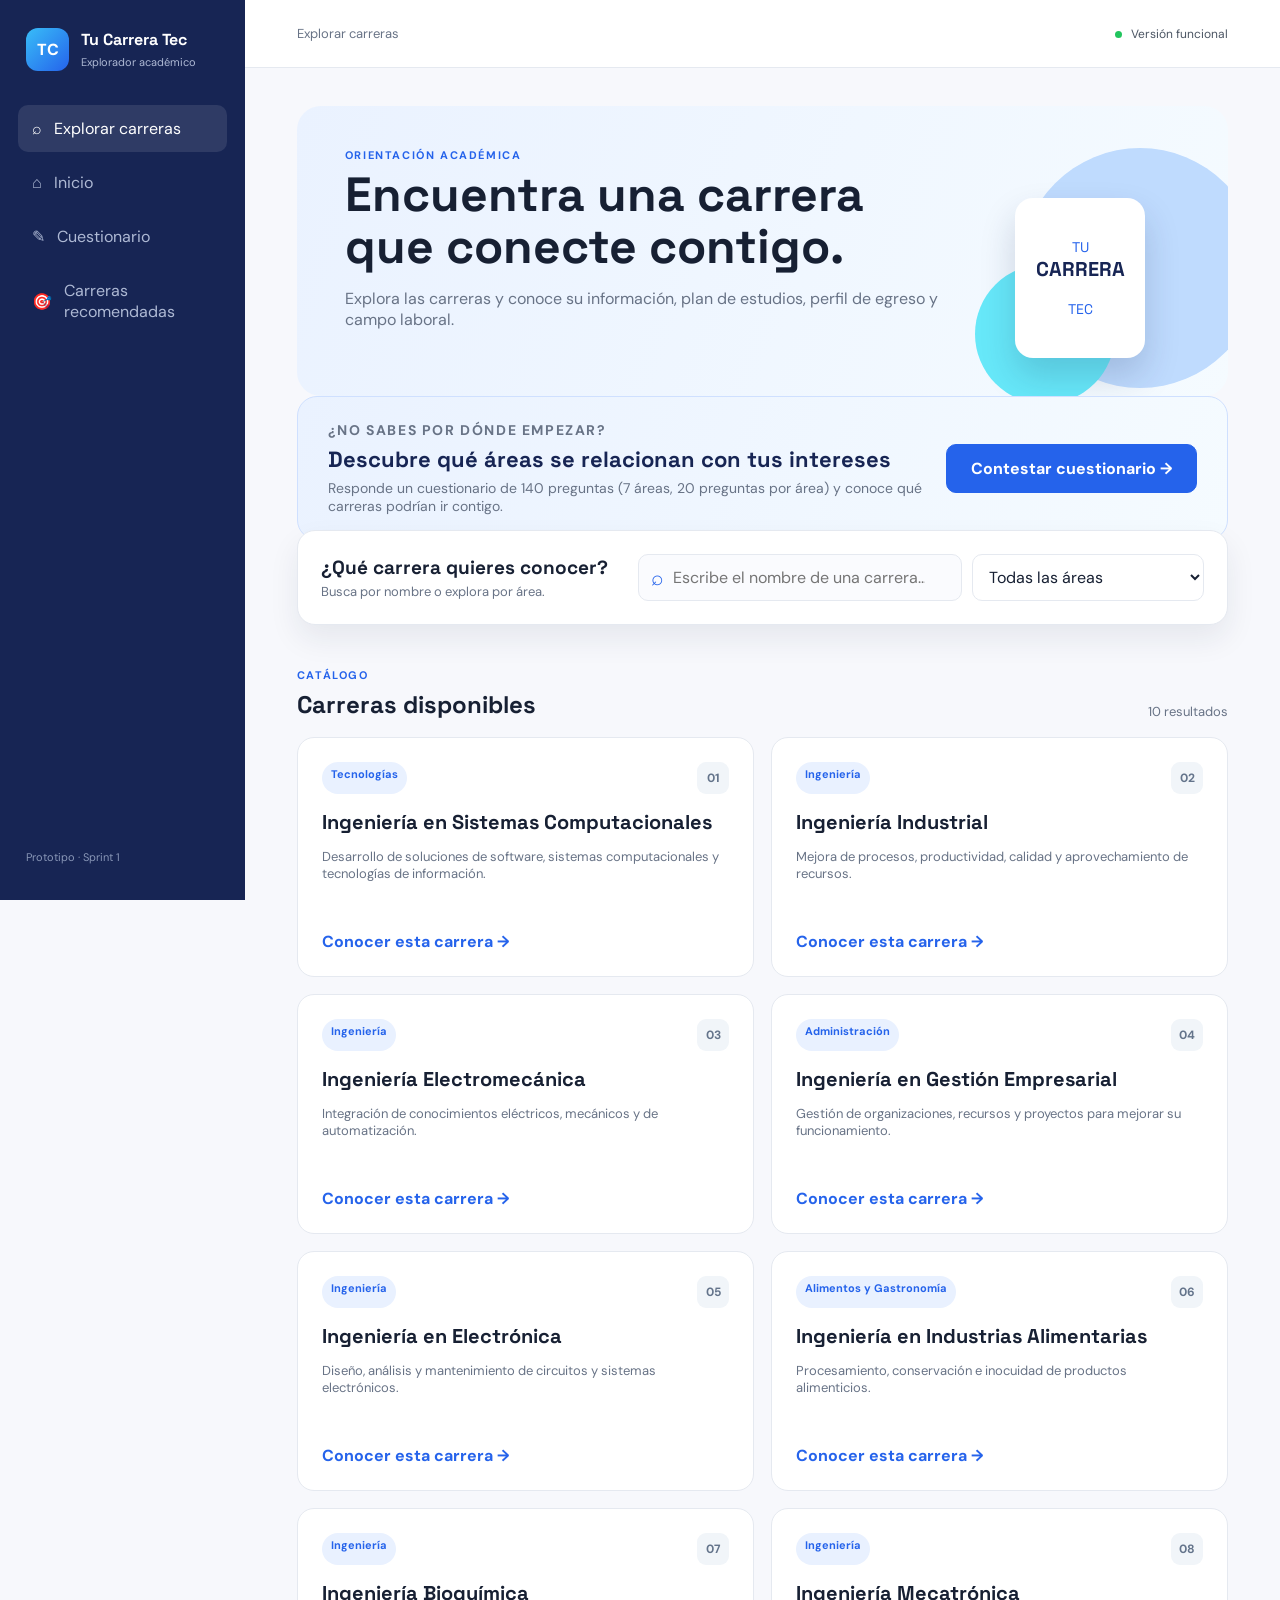
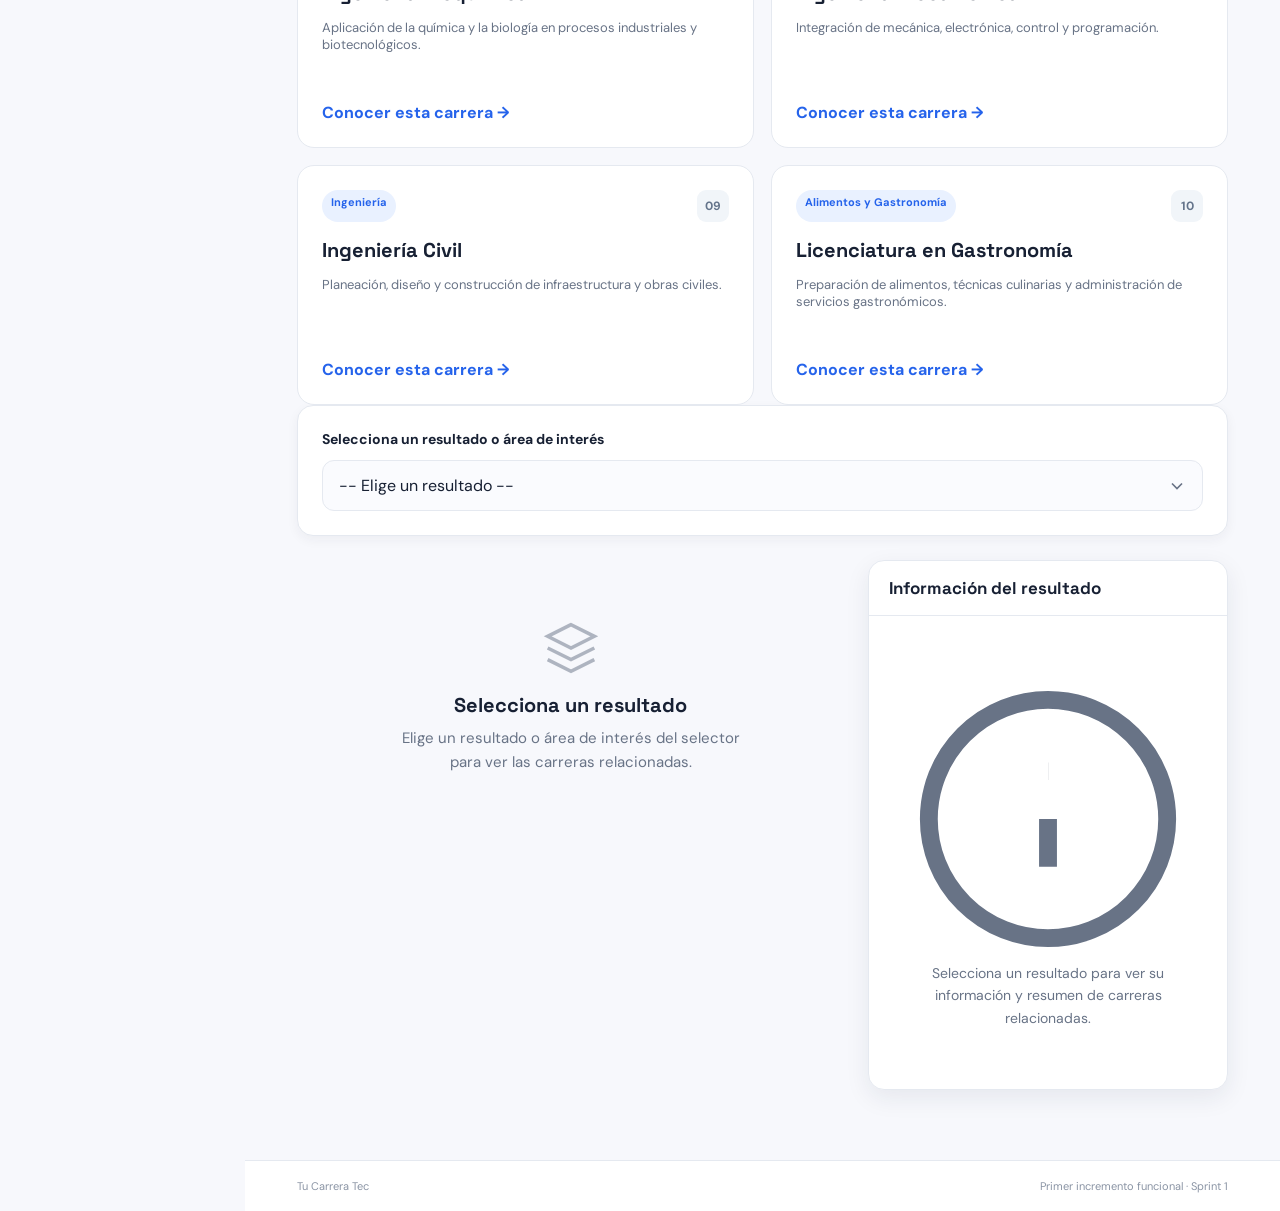
==== Proyecto-GPS-V2/Proyecto-GPS-main/index.html @ 4db36f00 "Add files via upload" ====
<!DOCTYPE html>
<html lang="es">
<head>
  <meta charset="UTF-8">
  <meta name="viewport" content="width=device-width, initial-scale=1.0">
  <title>Tu Carrera Tec | Explorador de carreras</title>
  <link rel="stylesheet" href="estilos.css">
  <link rel="stylesheet" href="carreras-recomendadas.css">
</head>
<body>
  <aside class="sidebar">
    <div class="brand">
      <div class="brand-mark">TC</div>
      <div>
        <strong>Tu Carrera Tec</strong>
        <small>Explorador académico</small>
      </div>
    </div>

    <nav>
      <button class="nav-item activo" id="navExplorar">⌕ <span>Explorar carreras</span></button>
      <button class="nav-item" id="navInicio">⌂ <span>Inicio</span></button>
      <button class="nav-item" id="navCuestionario">✎ <span>Cuestionario</span></button>
      <button class="nav-item" id="navCarrerasRecomendadas">🎯 <span>Carreras recomendadas</span></button>
    </nav>

    <div class="sidebar-bottom">
      <span>Prototipo · Sprint 1</span>
    </div>
  </aside>

  <div class="app">
    <header class="topbar">
      <div class="crumb" id="breadcrumb">Explorar carreras</div>
      <div class="status"><span></span> Versión funcional</div>
    </header>

    <main>
      <section id="catalogo">
        <div class="welcome">
          <div>
            <p class="eyebrow">ORIENTACIÓN ACADÉMICA</p>
            <h1>Encuentra una carrera que conecte contigo.</h1>
            <p class="lead">Explora las carreras y conoce su información, plan de estudios, perfil de egreso y campo laboral.</p>
          </div>
          <div class="welcome-art">
            <div class="circle c1"></div>
            <div class="circle c2"></div>
            <div class="art-card">TU<br><b>CARRERA</b><br>TEC</div>
          </div>
        </div>

        <section class="quiz-banner" aria-labelledby="bannerTitulo">
          <div>
            <p class="eyebrow">¿NO SABES POR DÓNDE EMPEZAR?</p>
            <h2 id="bannerTitulo">Descubre qué áreas se relacionan con tus intereses</h2>
            <p>Responde un cuestionario de 140 preguntas (7 áreas, 20 preguntas por área) y conoce qué carreras podrían ir contigo.</p>
          </div>
          <button type="button" class="btn btn-primary" id="btnBannerCuestionario">Contestar cuestionario →</button>
        </section>

        <section class="search-panel">
          <div class="search-title">
            <h2>¿Qué carrera quieres conocer?</h2>
            <p>Busca por nombre o explora por área.</p>
          </div>
          <div class="controls">
            <div class="search-box">
              <span>⌕</span>
              <input id="buscador" type="search" placeholder="Escribe el nombre de una carrera...">
            </div>
            <select id="filtroArea">
              <option value="Todas">Todas las áreas</option>
              <option value="Tecnologías">Tecnologías</option>
              <option value="Ingeniería">Ingeniería</option>
              <option value="Administración">Administración</option>
              <option value="Alimentos y Gastronomía">Alimentos y Gastronomía</option>
            </select>
          </div>
        </section>

        <div class="section-heading">
          <div>
            <p class="eyebrow">CATÁLOGO</p>
            <h2>Carreras disponibles</h2>
          </div>
          <span id="contador"></span>
        </div>

        <div id="listaCarreras" class="career-grid"></div>
        <div id="sinResultados" class="empty hidden">
          <div>⌕</div>
          <h3>No encontramos esa carrera</h3>
          <p>Prueba con otro nombre o cambia el área de búsqueda.</p>
        </div>
      </section>

      <section id="detalle" class="hidden">
        <button id="btnVolver" class="back-link">← Volver al catálogo</button>

        <div class="career-hero">
          <div>
            <span id="detalleArea" class="pill"></span>
            <h1 id="detalleNombre"></h1>
            <p id="detalleResumen"></p>
          </div>
          <div class="career-code" id="careerCode"></div>
        </div>

        <div class="detail-layout">
          <aside class="detail-menu">
            <p>CONSULTAR</p>
            <button class="detail-tab active" data-tab="info">Información general <span>›</span></button>
            <button class="detail-tab" data-tab="plan">Plan de estudios <span>›</span></button>
            <button class="detail-tab" data-tab="perfil">Perfil de egreso <span>›</span></button>
            <button class="detail-tab" data-tab="laboral">Campo laboral <span>›</span></button>
            <button class="detail-tab" data-tab="actividades">Actividades <span>›</span></button>
          </aside>

          <article class="detail-content" id="panelDetalle"></article>
        </div>
      </section>

      <section id="cuestionario" class="hidden" aria-labelledby="quizTitulo">
        <div class="quiz-hero">
          <div>
            <p class="eyebrow">HU-08 · ORIENTACIÓN ACADÉMICA</p>
            <h1 id="quizTitulo">Cuestionario de intereses profesionales</h1>
            <p class="lead">Elige qué tanto te interesa cada actividad. No hay respuestas correctas o incorrectas: responde con sinceridad para descubrir qué áreas se relacionan contigo.</p>
          </div>
          <div class="quiz-progress-panel" aria-live="polite">
            <strong id="quizAreaTitulo"></strong>
            <small id="quizAreaNombre"></small>
            <div class="quiz-steps" id="quizPasos" aria-hidden="true"></div>
            <small id="quizContador"></small>
          </div>
        </div>

        <div id="quizFormulario">
          <div class="quiz-area-bar">
            <span class="pill" id="quizAreaPill"></span>
            <span class="quiz-rango" id="quizRango"></span>
          </div>

          <div id="quizPreguntas" class="quiz-list"></div>

          <p id="quizAviso" class="quiz-aviso hidden" role="alert"></p>

          <div class="quiz-actions">
            <button type="button" class="btn" id="btnQuizAnterior">← Anterior</button>
            <span class="quiz-hint" id="quizHint"></span>
            <button type="button" class="btn btn-primary" id="btnQuizSiguiente">Continuar →</button>
          </div>
        </div>

        <div id="quizFinal" class="quiz-final hidden">
          <div class="check">✓</div>
          <h2>¡Cuestionario completado!</h2>
          <p id="quizFinalTexto"></p>
          <div class="quiz-final-actions">
            <button type="button" class="btn btn-primary" id="btnQuizResultados">Ver mis resultados</button>
            <button type="button" class="btn" id="btnQuizRevisar">Revisar mis respuestas</button>
            <button type="button" class="btn" id="btnQuizReiniciar">Reiniciar cuestionario</button>
          </div>
        </div>
      </section>
      <section id="resultados" class="hidden" aria-labelledby="resTitulo">
        <div class="quiz-hero">
          <div>
            <p class="eyebrow">HU-08 · RESULTADOS</p>
            <h1 id="resTitulo">Tus resultados del cuestionario</h1>
            <p class="lead">Estas son las áreas profesionales que más se relacionan con las respuestas que diste. Abre una carrera para conocer su plan de estudios, perfil y campo laboral.</p>
          </div>
        </div>

        <div id="resultadosContenido"></div>

        <div class="quiz-final-actions result-actions">
          <button type="button" class="btn btn-primary" id="btnResExplorar">Explorar todas las carreras</button>
          <button type="button" class="btn" id="btnResRevisar">Revisar mis respuestas</button>
          <button type="button" class="btn" id="btnResReiniciar">Volver a contestar</button>
        </div>
      </section>

      <!-- NUEVA SECCIÓN: Carreras Recomendadas (T-67 a T-71) -->
      <section id="carrerasRecomendadas" aria-labelledby="crTitulo">
        <div class="cr-selector-section">
          <label for="crResultadoSelect" class="cr-selector-label">Selecciona un resultado o área de interés</label>
          <div class="cr-select-wrapper">
            <select id="crResultadoSelect" class="cr-resultado-select" aria-describedby="crSelectHelp">
              <option value="">-- Elige un resultado --</option>
            </select>
            <svg class="cr-select-arrow" viewBox="0 0 24 24" fill="none" stroke="currentColor" stroke-width="2" aria-hidden="true">
              <polyline points="6 9 12 15 18 9"/>
            </svg>
          </div>
        </div>

        <div class="cr-resultado-card" id="crResultadoCard">
          <div class="cr-resultado-card-header">
            <div class="cr-resultado-card-icon" id="crCardResultadoIcon"></div>
            <div>
              <h2 id="crCardResultadoNombre"></h2>
              <p class="cr-resultado-card-area" id="crCardResultadoArea"></p>
            </div>
          </div>
          <p class="cr-resultado-card-descripcion" id="crCardResultadoDescripcion"></p>
        </div>

        <div class="cr-sort-controls" id="crSortControls">
          <label for="crSortSelect" class="cr-sort-label">Ordenar por:</label>
          <select id="crSortSelect" class="cr-sort-select">
            <option value="nivel">Nivel de relación (alto a bajo)</option>
            <option value="alfabetico">Alfabéticamente (A-Z)</option>
          </select>
        </div>

        <div class="cr-main-content" style="display: grid; grid-template-columns: 1fr 360px; gap: 24px; align-items: start;">
          <div class="cr-carreras-area">
            <div class="cr-carreras-grid" id="crCarrerasGrid" role="list" aria-label="Carreras relacionadas">
              <div class="cr-empty-state full-width" id="crEmptyState">
                <svg viewBox="0 0 24 24" fill="none" stroke="currentColor" stroke-width="1.5" aria-hidden="true">
                  <path d="M12 2L2 7l10 5 10-5-10-5z"/>
                  <path d="M2 17l10 5 10-5"/>
                  <path d="M2 12l10 5 10-5"/>
                </svg>
                <h3>Selecciona un resultado</h3>
                <p>Elige un resultado o área de interés del selector para ver las carreras relacionadas.</p>
              </div>
              <div class="cr-empty-state full-width" id="crNoCarrerasState" style="display: none;">
                <svg viewBox="0 0 24 24" fill="none" stroke="currentColor" stroke-width="1.5" aria-hidden="true">
                  <circle cx="12" cy="12" r="10"/>
                  <line x1="15" y1="9" x2="9" y2="15"/>
                  <line x1="9" y1="9" x2="15" y2="15"/>
                </svg>
                <h3>No hay carreras relacionadas</h3>
                <p id="crNoCarrerasMsg">Este resultado no tiene carreras asociadas en la matriz actual.</p>
              </div>
            </div>
          </div>

          <aside class="cr-side-panel" id="crSidePanel" aria-label="Información del resultado seleccionado">
            <div class="cr-side-panel-header">
              <h2>Información del resultado</h2>
              <button class="cr-btn-close-panel" id="crClosePanel" aria-label="Cerrar panel">
                <svg viewBox="0 0 24 24" fill="none" stroke="currentColor" stroke-width="2" aria-hidden="true">
                  <line x1="18" y1="6" x2="6" y2="18"/>
                  <line x1="6" y1="6" x2="18" y2="18"/>
                </svg>
              </button>
            </div>
            <div class="cr-side-panel-content" id="crSidePanelContent">
              <div class="cr-empty-side-panel" id="crEmptySidePanel">
                <svg viewBox="0 0 24 24" fill="none" stroke="currentColor" stroke-width="1.5" aria-hidden="true">
                  <circle cx="12" cy="12" r="10"/>
                  <path d="M12 16v-4M12 8h.01"/>
                </svg>
                <p>Selecciona un resultado para ver su información y resumen de carreras relacionadas.</p>
              </div>
              <div class="cr-resultado-detail" id="crResultadoDetail" style="display: none;">
                <div class="cr-resultado-icon" id="crResultadoIcon"></div>
                <h3 id="crResultadoNombre"></h3>
                <p class="cr-resultado-area" id="crResultadoArea"></p>
                <p class="cr-resultado-descripcion" id="crResultadoDescripcion"></p>
                <div class="cr-resumen-carreras">
                  <h4>Resumen de carreras relacionadas</h4>
                  <div class="cr-resumen-stats" id="crResumenStats"></div>
                  <ul class="cr-resumen-lista" id="crResumenLista"></ul>
                </div>
              </div>
            </div>
          </aside>
        </div>

        <!-- Modal detalle carrera -->
        <div class="cr-modal-overlay" id="crModalOverlay" role="dialog" aria-modal="true" aria-labelledby="crModalTitle">
          <div class="cr-modal">
            <div class="cr-modal-header">
              <h2 id="crModalTitle">Detalle de la carrera</h2>
              <button class="cr-btn-close-modal" id="crCloseModal" aria-label="Cerrar detalle">
                <svg viewBox="0 0 24 24" fill="none" stroke="currentColor" stroke-width="2" aria-hidden="true">
                  <line x1="18" y1="6" x2="6" y2="18"/>
                  <line x1="6" y1="6" x2="18" y2="18"/>
                </svg>
              </button>
            </div>
            <div class="cr-modal-body" id="crModalBody"></div>
          </div>
        </div>
      </section>
    </main>

    <footer>
      <span>Tu Carrera Tec</span>
      <span>Primer incremento funcional · Sprint 1</span>
    </footer>
  </div>

  <script src="actividades.js"></script>
  <script src="script.js"></script>
  <script src="preguntas.js"></script>
  <script src="resultados.js"></script>
  <script src="cuestionario.js"></script>
  <script src="pantalla-resultados.js"></script>
  <!-- T-67 a T-71: Carreras Recomendadas -->
  <script src="carreras-recomendadas.js"></script>
  <script src="carreras-recomendadas-ui.js"></script>
</body>
</html>
---- Proyecto-GPS-V2/Proyecto-GPS-main/estilos.css ----
@import url('https://fonts.googleapis.com/css2?family=DM+Sans:wght@400;500;600;700&family=Space+Grotesk:wght@500;600;700&display=swap');

:root {
  --navy: #172554;
  --blue: #2563eb;
  --cyan: #06b6d4;
  --ink: #172033;
  --muted: #687386;
  --line: #e5e9f0;
  --bg: #f7f8fc;
  --white: #ffffff;
}

* { box-sizing: border-box; }

body {
  margin: 0;
  background: var(--bg);
  color: var(--ink);
  font-family: "DM Sans", Arial, sans-serif;
}

button, input, select { font: inherit; }

.sidebar {
  position: fixed;
  inset: 0 auto 0 0;
  width: 245px;
  background: var(--navy);
  color: white;
  padding: 28px 18px;
  display: flex;
  flex-direction: column;
  z-index: 10;
}

.brand {
  display: flex;
  align-items: center;
  gap: 12px;
  padding: 0 8px 34px;
}

.brand-mark {
  width: 43px;
  height: 43px;
  border-radius: 12px;
  display: grid;
  place-items: center;
  background: linear-gradient(135deg, #38bdf8, #2563eb);
  font-weight: 800;
}

.brand strong { display: block; font-family: "Space Grotesk"; }
.brand small { color: #aeb9d4; font-size: 11px; }

nav { display: grid; gap: 7px; }

.nav-item {
  border: 0;
  background: transparent;
  color: #aeb9d4;
  text-align: left;
  padding: 13px 14px;
  border-radius: 10px;
  cursor: pointer;
  display: flex;
  gap: 12px;
  align-items: center;
}

.nav-item:hover, .nav-item.activo {
  background: rgba(255,255,255,.1);
  color: white;
}

.sidebar-bottom {
  margin-top: auto;
  color: #8997b7;
  font-size: 11px;
  padding: 8px;
}

.app { margin-left: 245px; min-height: 100vh; }

.topbar {
  height: 68px;
  background: white;
  border-bottom: 1px solid var(--line);
  display: flex;
  justify-content: space-between;
  align-items: center;
  padding: 0 5%;
}

.crumb { font-size: 13px; color: var(--muted); }
.status { font-size: 12px; color: #4b5563; }
.status span {
  display: inline-block;
  width: 7px; height: 7px;
  border-radius: 50%;
  background: #22c55e;
  margin-right: 6px;
}

main { width: min(1180px, 90%); margin: auto; padding: 38px 0 70px; }

.welcome {
  min-height: 290px;
  border-radius: 24px;
  background: linear-gradient(110deg, #eaf2ff, #f5fbff);
  padding: 42px 48px;
  display: flex;
  justify-content: space-between;
  overflow: hidden;
  position: relative;
}

.eyebrow {
  margin: 0 0 7px;
  color: var(--blue);
  font-size: 11px;
  letter-spacing: 1.6px;
  font-weight: 700;
}

.welcome h1 {
  font-family: "Space Grotesk";
  font-size: clamp(30px, 4vw, 48px);
  line-height: 1.08;
  max-width: 680px;
  margin: 0 0 15px;
}

.lead { max-width: 620px; color: var(--muted); margin: 0; font-size: 16px; }

.welcome-art { width: 270px; position: relative; }
.circle { position: absolute; border-radius: 50%; }
.c1 { width: 240px; height: 240px; background: #bfdbfe; right: -80px; top: 0; }
.c2 { width: 140px; height: 140px; background: #67e8f9; right: 65px; bottom: -50px; }

.art-card {
  position: absolute;
  right: 35px;
  top: 50px;
  width: 130px;
  height: 160px;
  border-radius: 18px;
  background: white;
  box-shadow: 0 18px 35px rgba(23,37,84,.18);
  display: grid;
  place-content: center;
  text-align: center;
  font-family: "Space Grotesk";
  font-size: 14px;
  color: var(--blue);
}

.art-card b { font-size: 20px; color: var(--navy); }

.search-panel {
  margin-top: -34px;
  position: relative;
  background: white;
  border: 1px solid var(--line);
  border-radius: 18px;
  padding: 23px;
  box-shadow: 0 14px 30px rgba(30, 41, 59, .08);
  display: flex;
  justify-content: space-between;
  gap: 30px;
  align-items: center;
}

.search-title h2 { margin: 0 0 3px; font-family: "Space Grotesk"; font-size: 19px; }
.search-title p { margin: 0; color: var(--muted); font-size: 13px; }

.controls { display: flex; gap: 10px; flex: 1; justify-content: flex-end; }

.search-box {
  display: flex;
  align-items: center;
  border: 1px solid var(--line);
  border-radius: 10px;
  padding: 0 12px;
  max-width: 390px;
  width: 100%;
  background: #fafbfe;
}

.search-box span { color: var(--blue); font-size: 21px; }
.search-box input {
  border: 0;
  outline: 0;
  background: transparent;
  padding: 12px 9px;
  width: 100%;
}

.controls select {
  border: 1px solid var(--line);
  border-radius: 10px;
  background: white;
  padding: 0 12px;
  color: var(--ink);
}

.section-heading {
  margin: 43px 0 17px;
  display: flex;
  justify-content: space-between;
  align-items: end;
}

.section-heading h2 { font-family: "Space Grotesk"; margin: 0; }
#contador { color: var(--muted); font-size: 13px; }

.career-grid {
  display: grid;
  grid-template-columns: repeat(2, 1fr);
  gap: 17px;
}

.career-card {
  background: white;
  border: 1px solid var(--line);
  border-radius: 17px;
  padding: 24px;
  transition: .2s;
}

.career-card:hover {
  transform: translateY(-3px);
  box-shadow: 0 13px 28px rgba(30,41,59,.09);
}

.card-top { display: flex; justify-content: space-between; gap: 15px; }
.pill {
  display: inline-flex;
  padding: 5px 9px;
  border-radius: 99px;
  background: #e9f1ff;
  color: var(--blue);
  font-size: 11px;
  font-weight: 700;
}

.number {
  width: 32px; height: 32px;
  display: grid; place-items: center;
  border-radius: 9px;
  background: #f1f5f9;
  color: #64748b;
  font-size: 12px;
  font-weight: 700;
}

.career-card h3 {
  font-family: "Space Grotesk";
  font-size: 20px;
  margin: 15px 0 8px;
}

.career-card p { color: var(--muted); font-size: 13px; min-height: 58px; }

.open-career {
  margin-top: 12px;
  border: 0;
  background: transparent;
  color: var(--blue);
  font-weight: 700;
  cursor: pointer;
  padding: 0;
}

.empty {
  text-align: center;
  background: white;
  padding: 60px 20px;
  border-radius: 17px;
  border: 1px solid var(--line);
}
.empty > div { font-size: 32px; color: var(--blue); }
.empty h3 { margin: 5px; }
.empty p { color: var(--muted); }

.back-link {
  border: 0;
  background: transparent;
  color: var(--blue);
  cursor: pointer;
  font-weight: 700;
  padding: 0;
  margin-bottom: 20px;
}

.career-hero {
  background: var(--navy);
  color: white;
  border-radius: 21px;
  padding: 34px 38px;
  display: flex;
  justify-content: space-between;
  align-items: center;
}

.career-hero .pill { background: rgba(255,255,255,.12); color: #93c5fd; }
.career-hero h1 { font-family: "Space Grotesk"; font-size: 34px; margin: 12px 0 7px; }
.career-hero p { color: #c7d2e9; margin: 0; max-width: 750px; }
.career-code { font-family: "Space Grotesk"; font-size: 40px; color: #60a5fa; opacity: .7; }

.detail-layout {
  display: grid;
  grid-template-columns: 250px 1fr;
  gap: 20px;
  margin-top: 20px;
  align-items: start;
}

.detail-menu {
  background: white;
  border: 1px solid var(--line);
  border-radius: 15px;
  padding: 15px;
}

.detail-menu > p {
  color: #9aa4b2;
  font-size: 10px;
  font-weight: 700;
  letter-spacing: 1.4px;
  margin: 5px 9px 12px;
}

.detail-tab {
  border: 0;
  background: transparent;
  width: 100%;
  padding: 12px 10px;
  border-radius: 9px;
  cursor: pointer;
  color: #536174;
  display: flex;
  justify-content: space-between;
  text-align: left;
  font-size: 13px;
}

.detail-tab.active {
  background: #eaf1ff;
  color: var(--blue);
  font-weight: 700;
}

.detail-content {
  background: white;
  border: 1px solid var(--line);
  border-radius: 15px;
  padding: 30px;
  min-height: 360px;
}

.detail-content h2 { font-family: "Space Grotesk"; margin-top: 0; }
.detail-content h3 { font-family: "Space Grotesk"; color: var(--navy); margin-top: 0; }
.detail-content p { color: var(--muted); }
.detail-content ul { padding-left: 21px; color: #465366; }
.detail-content li { margin: 8px 0; }

.semester-grid {
  display: grid;
  grid-template-columns: repeat(2, 1fr);
  gap: 13px;
  margin-top: 20px;
}

.semester {
  border: 1px solid var(--line);
  border-radius: 11px;
  padding: 15px;
}

.semester h4 { margin: 0 0 9px; color: var(--blue); font-size: 13px; }
.semester ul { margin: 0; font-size: 13px; }

.area-grid {
  display: grid;
  grid-template-columns: repeat(2, 1fr);
  gap: 12px;
  margin-top: 20px;
}

.area-box {
  background: #f7f9fc;
  border-radius: 11px;
  padding: 16px;
}

.area-box strong { color: var(--navy); }
.area-box p { margin-bottom: 0; font-size: 13px; }

footer {
  border-top: 1px solid var(--line);
  background: white;
  padding: 18px 5%;
  color: #8a94a4;
  font-size: 11px;
  display: flex;
  justify-content: space-between;
}

.hidden { display: none !important; }

@media (max-width: 850px) {
  .sidebar { width: 70px; padding: 20px 10px; }
  .brand { justify-content: center; padding: 0 0 30px; }
  .brand > div:not(.brand-mark), .nav-item span, .sidebar-bottom { display: none; }
  .nav-item { justify-content: center; }
  .app { margin-left: 70px; }
  .welcome { padding: 30px; }
  .welcome-art { display: none; }
  .search-panel { flex-direction: column; align-items: stretch; }
  .controls { justify-content: stretch; }
}

@media (max-width: 650px) {
  main { width: 92%; }
  .career-grid, .semester-grid, .area-grid, .detail-layout { grid-template-columns: 1fr; }
  .controls { flex-direction: column; }
  .controls select { height: 44px; }
  .career-hero { padding: 26px; }
  .career-hero h1 { font-size: 26px; }
  .career-code { display: none; }
  footer { flex-direction: column; gap: 5px; }
}

/* ===== HU-06 · Actividades (T-44) ===== */
.activity-list { display: grid; gap: 13px; margin-top: 20px; }

.activity-card {
  display: flex;
  gap: 15px;
  border: 1px solid var(--line);
  border-radius: 13px;
  padding: 18px;
  background: #fbfcff;
}

.activity-num {
  flex: 0 0 34px;
  height: 34px;
  display: grid;
  place-items: center;
  border-radius: 10px;
  background: #eaf1ff;
  color: var(--blue);
  font-family: "Space Grotesk";
  font-weight: 700;
}

.activity-card h4 { margin: 0 0 6px; font-family: "Space Grotesk"; color: var(--navy); font-size: 16px; }
.activity-card p { margin: 0 0 10px; font-size: 14px; }

/* T-45 · aspecto de la carrera que representa cada actividad */
.aspect-tag {
  display: inline-flex;
  padding: 4px 10px;
  border-radius: 99px;
  background: #e0f7fb;
  color: #0e7490;
  font-size: 11px;
  font-weight: 700;
}

/* T-46 · acceso a las actividades desde Información general */
.btn-link {
  margin-top: 6px;
  border: 0;
  background: transparent;
  color: var(--blue);
  font-weight: 700;
  cursor: pointer;
  padding: 0;
}
.btn-link:hover { text-decoration: underline; }

/* ===== HU-08 · Cuestionario de intereses (T-55) ===== */
.quiz-hero {
  border-radius: 24px;
  background: linear-gradient(110deg, #eaf2ff, #f5fbff);
  padding: 32px 40px;
  display: flex;
  justify-content: space-between;
  align-items: center;
  gap: 32px;
}

.quiz-hero h1 {
  font-family: "Space Grotesk";
  font-size: clamp(26px, 3vw, 36px);
  line-height: 1.1;
  margin: 0 0 12px;
}

.quiz-hero .lead { max-width: 620px; }

.quiz-progress-panel {
  flex: 0 0 300px;
  background: white;
  border: 1px solid var(--line);
  border-radius: 16px;
  padding: 18px 20px;
  display: grid;
  gap: 3px;
}

.quiz-progress-panel strong { font-family: "Space Grotesk"; color: var(--navy); font-size: 16px; }
.quiz-progress-panel small { color: var(--muted); font-size: 12px; }

.quiz-steps { display: flex; gap: 5px; margin: 10px 0 8px; }
.quiz-step { flex: 1; height: 8px; border-radius: 99px; background: var(--line); transition: .2s; }
.quiz-step.done { background: var(--blue); }
.quiz-step.current { background: var(--cyan); }

.quiz-area-bar {
  margin: 30px 0 14px;
  display: flex;
  justify-content: space-between;
  align-items: center;
  gap: 12px;
}

.quiz-rango { color: var(--muted); font-size: 13px; }

.quiz-list { display: grid; gap: 14px; }

.quiz-card {
  background: white;
  border: 1px solid var(--line);
  border-radius: 17px;
  padding: 20px 24px 22px;
  transition: border-color .2s, background .2s;
}

.quiz-card.pendiente { border-color: #f59e0b; background: #fffbf0; }

.quiz-q { display: flex; align-items: center; gap: 14px; margin-bottom: 16px; }

.quiz-num {
  flex: 0 0 36px;
  height: 36px;
  display: grid;
  place-items: center;
  border-radius: 10px;
  background: #f1f5f9;
  color: #64748b;
  font-size: 13px;
  font-weight: 700;
}

.quiz-q h3 {
  flex: 1;
  margin: 0;
  font-family: "Space Grotesk";
  font-size: 16px;
  line-height: 1.3;
  color: var(--navy);
}

.quiz-id { font-size: 11px; color: #8a94a4; white-space: nowrap; }

.quiz-options { display: grid; grid-template-columns: repeat(5, 1fr); gap: 10px; border: 0; padding: 0; margin: 0; min-width: 0; }

.quiz-option { position: relative; display: block; }

.quiz-option input {
  position: absolute;
  inset: 0;
  width: 100%;
  height: 100%;
  margin: 0;
  opacity: 0;
  cursor: pointer;
}

.quiz-option span {
  display: flex;
  align-items: center;
  justify-content: center;
  text-align: center;
  min-height: 44px;
  padding: 8px 10px;
  border: 1px solid var(--line);
  border-radius: 10px;
  background: white;
  color: #475569;
  font-size: 13px;
  transition: .15s;
}

.quiz-option:hover span { border-color: #93c5fd; background: #f5f9ff; }

.quiz-option input:checked + span {
  background: var(--blue);
  border-color: var(--blue);
  color: white;
  font-weight: 700;
}

.quiz-option input:focus-visible + span { outline: 3px solid #93c5fd; outline-offset: 2px; }

.quiz-aviso {
  margin: 18px 0 0;
  padding: 13px 18px;
  border-radius: 12px;
  background: #fff7e6;
  border: 1px solid #fcd34d;
  color: #92400e;
  font-size: 14px;
}

.quiz-actions {
  margin-top: 22px;
  display: flex;
  justify-content: space-between;
  align-items: center;
  gap: 16px;
}

.quiz-hint { color: var(--muted); font-size: 13px; text-align: center; flex: 1; }

.btn {
  border: 1px solid var(--line);
  background: white;
  color: var(--navy);
  border-radius: 10px;
  padding: 13px 24px;
  font-weight: 700;
  cursor: pointer;
  transition: .15s;
}

.btn:hover:not(:disabled) { border-color: #93c5fd; background: #f5f9ff; }
.btn-primary { background: var(--blue); border-color: var(--blue); color: white; }
.btn-primary:hover:not(:disabled) { background: #1d4ed8; border-color: #1d4ed8; }
.btn:disabled { opacity: .45; cursor: not-allowed; }
.btn:focus-visible { outline: 3px solid #93c5fd; outline-offset: 2px; }

.quiz-final {
  margin-top: 24px;
  text-align: center;
  background: white;
  border: 1px solid var(--line);
  border-radius: 21px;
  padding: 56px 30px;
}

.quiz-final .check {
  width: 64px;
  height: 64px;
  border-radius: 50%;
  display: grid;
  place-items: center;
  margin: 0 auto 16px;
  background: #e0f7fb;
  color: #0e7490;
  font-size: 30px;
  font-weight: 700;
}

.quiz-final h2 { font-family: "Space Grotesk"; margin: 0 0 8px; }
.quiz-final p { color: var(--muted); margin: 0 0 24px; }
.quiz-final-actions { display: flex; justify-content: center; gap: 12px; flex-wrap: wrap; }

@media (max-width: 850px) {
  .quiz-hero { flex-direction: column; align-items: stretch; padding: 28px; }
  .quiz-progress-panel { flex: none; }
}

@media (max-width: 650px) {
  .quiz-options { grid-template-columns: 1fr; }
  .quiz-q { align-items: flex-start; }
  .quiz-id { display: none; }
  .quiz-actions { flex-wrap: wrap; }
  .quiz-hint { order: 3; flex-basis: 100%; }
  .quiz-actions .btn { flex: 1; }
}

/* ===== HU-08 · Resultados (T-58) y acceso desde la pantalla principal (T-59) ===== */
.quiz-banner {
  display: flex;
  align-items: center;
  justify-content: space-between;
  gap: 24px;
  margin: 0 0 24px;
  padding: 24px 30px;
  border-radius: 20px;
  background: linear-gradient(110deg, #eaf2ff, #f5fbff);
  border: 1px solid #cfe0ff;
}
.quiz-banner h2 { font-family: "Space Grotesk"; margin: 0 0 6px; font-size: 22px; color: var(--navy); }
.quiz-banner p { margin: 0; color: var(--muted); font-size: 14px; }
.quiz-banner .eyebrow { margin-bottom: 6px; }
.quiz-banner .btn { flex: none; }

#resultados .section-heading { margin-top: 28px; }

.result-note {
  margin: 20px 0 0;
  padding: 14px 18px;
  border-radius: 12px;
  background: #fffbf0;
  border: 1px solid #f59e0b;
  color: #7a4b00;
  font-size: 14px;
}

.result-grid { display: grid; grid-template-columns: repeat(3, 1fr); gap: 16px; }

.result-card {
  background: white;
  border: 1px solid var(--line);
  border-radius: 18px;
  padding: 22px;
}
.result-card.top { border-color: var(--blue); box-shadow: 0 10px 28px rgba(37, 99, 235, .12); }
.result-card h3 { font-family: "Space Grotesk"; margin: 0; font-size: 17px; color: var(--navy); }
.result-card small { color: var(--muted); font-size: 12px; }
.result-card p { color: var(--muted); font-size: 13px; margin: 12px 0 0; }

.result-card-head { display: flex; align-items: center; gap: 12px; margin-bottom: 14px; }
.result-card-head > div { flex: 1; min-width: 0; }
.result-rank {
  flex: 0 0 34px;
  height: 34px;
  display: grid;
  place-items: center;
  border-radius: 10px;
  background: #eaf1ff;
  color: var(--blue);
  font-family: "Space Grotesk";
  font-weight: 700;
}
.result-card.top .result-rank { background: var(--blue); color: white; }
.result-pct { font-family: "Space Grotesk"; font-size: 24px; color: var(--navy); }

.result-bar { height: 9px; border-radius: 99px; background: var(--line); overflow: hidden; }
.result-bar span { display: block; height: 100%; border-radius: 99px; background: linear-gradient(90deg, var(--blue), var(--cyan)); }

.result-label { font-size: 11px !important; font-weight: 700; letter-spacing: .06em; text-transform: uppercase; margin-top: 16px !important; }
.result-careers { display: flex; flex-direction: column; gap: 8px; margin-top: 8px; }
.result-career {
  display: flex;
  justify-content: space-between;
  gap: 10px;
  text-align: left;
  padding: 10px 14px;
  border: 1px solid var(--line);
  border-radius: 10px;
  background: #fbfcff;
  color: var(--blue);
  font-weight: 700;
  font-size: 13px;
  cursor: pointer;
}
.result-career:hover { border-color: #93c5fd; background: #f5f9ff; }

.result-table { background: white; border: 1px solid var(--line); border-radius: 18px; padding: 8px 22px; }
.result-row { display: grid; grid-template-columns: 230px 1fr 48px; align-items: center; gap: 16px; padding: 12px 0; border-bottom: 1px solid var(--line); }
.result-row:last-child { border-bottom: 0; }
.result-row-name { font-size: 14px; font-weight: 600; color: var(--navy); }
.result-row-pct { text-align: right; font-weight: 700; color: var(--navy); font-size: 14px; }

.result-disclaimer { margin: 16px 0 0; color: var(--muted); font-size: 12px; }
.result-actions { margin: 28px 0 8px; }

@media (max-width: 1100px) {
  .result-grid { grid-template-columns: 1fr; }
}
@media (max-width: 760px) {
  .quiz-banner { flex-direction: column; align-items: stretch; }
  .result-row { grid-template-columns: 1fr 44px; }
  .result-row-name { grid-column: 1 / -1; }
}
---- Proyecto-GPS-V2/Proyecto-GPS-main/carreras-recomendadas.css ----
/* ============================================
   T-67 a T-71: Carreras Recomendadas - Estilos
   Integrados en estilos.css del Proyecto-GPS-main
   ============================================ */

/* --- Sección Carreras Recomendadas --- */
/* Usa el patrón .hidden del proyecto (estilos.css línea 411) */
#carrerasRecomendadas {
  display: block;
  animation: fadeIn 0.3s ease;
}

#carrerasRecomendadas.hidden {
  display: none !important;
}

@keyframes fadeIn {
  from { opacity: 0; transform: translateY(10px); }
  to { opacity: 1; transform: translateY(0); }
}

/* Selector de resultado */
.cr-selector-section {
  background: white;
  border: 1px solid var(--line);
  border-radius: 16px;
  padding: 24px;
  margin-bottom: 24px;
  box-shadow: 0 4px 12px rgba(30,41,59,.05);
}

.cr-selector-label {
  display: block;
  font-size: 14px;
  font-weight: 700;
  color: var(--ink);
  margin-bottom: 12px;
}

.cr-select-wrapper {
  position: relative;
}

.cr-resultado-select {
  width: 100%;
  padding: 14px 16px;
  padding-right: 50px;
  border: 1px solid var(--line);
  border-radius: 12px;
  font-size: 16px;
  font-family: inherit;
  color: var(--ink);
  background: #fafbfe;
  cursor: pointer;
  appearance: none;
  transition: .15s;
}

.cr-resultado-select:hover { border-color: #c7d2e9; }
.cr-resultado-select:focus {
  outline: none;
  border-color: var(--blue);
  box-shadow: 0 0 0 3px #eaf1ff;
  background: white;
}

.cr-select-arrow {
  position: absolute;
  right: 16px;
  top: 50%;
  transform: translateY(-50%);
  width: 20px;
  height: 20px;
  color: var(--muted);
  pointer-events: none;
}

/* Tarjeta de resultado seleccionado */
.cr-resultado-card {
  display: none;
  background: white;
  border: 1px solid var(--line);
  border-radius: 16px;
  padding: 24px;
  margin-bottom: 20px;
  box-shadow: 0 4px 12px rgba(30,41,59,.05);
  animation: slideDown 0.3s ease;
}

@keyframes slideDown {
  from { opacity: 0; transform: translateY(-8px); }
  to { opacity: 1; transform: translateY(0); }
}

.cr-resultado-card-header {
  display: flex;
  align-items: flex-start;
  gap: 16px;
  margin-bottom: 16px;
}

.cr-resultado-card-icon {
  width: 56px;
  height: 56px;
  border-radius: 14px;
  background: #eaf1ff;
  display: flex;
  align-items: center;
  justify-content: center;
  font-size: 28px;
  flex-shrink: 0;
}

.cr-resultado-card-header h2 {
  font-family: "Space Grotesk";
  font-size: 24px;
  font-weight: 700;
  color: var(--ink);
  margin: 0 0 4px;
  line-height: 1.2;
}

.cr-resultado-card-area {
  color: var(--blue);
  font-weight: 600;
  font-size: 13px;
}

.cr-resultado-card-descripcion {
  color: var(--muted);
  line-height: 1.6;
  font-size: 15px;
  margin: 0;
}

/* Controles de ordenamiento */
.cr-sort-controls {
  display: none;
  align-items: center;
  gap: 12px;
  background: white;
  border: 1px solid var(--line);
  border-radius: 12px;
  padding: 16px 20px;
  margin-bottom: 20px;
  flex-wrap: wrap;
}

.cr-sort-label {
  font-size: 14px;
  font-weight: 600;
  color: var(--ink);
  white-space: nowrap;
}

.cr-sort-select {
  padding: 10px 14px;
  border: 1px solid var(--line);
  border-radius: 10px;
  font-size: 14px;
  font-family: inherit;
  color: var(--ink);
  background: white;
  cursor: pointer;
  min-width: 260px;
  transition: .15s;
}

.cr-sort-select:focus {
  outline: none;
  border-color: var(--blue);
  box-shadow: 0 0 0 3px #eaf1ff;
}

/* Grid de carreras */
.cr-carreras-grid {
  display: grid;
  grid-template-columns: repeat(auto-fill, minmax(340px, 1fr));
  gap: 16px;
}

/* Tarjeta de carrera */
.cr-carrera-card {
  background: white;
  border: 1px solid var(--line);
  border-radius: 16px;
  padding: 20px;
  box-shadow: 0 4px 12px rgba(30,41,59,.05);
  display: flex;
  flex-direction: column;
  transition: .2s;
  cursor: pointer;
  animation: fadeInUp 0.3s ease backwards;
}

@keyframes fadeInUp {
  from { opacity: 0; transform: translateY(12px); }
  to { opacity: 1; transform: translateY(0); }
}

.cr-carrera-card:hover {
  transform: translateY(-3px);
  box-shadow: 0 12px 28px rgba(30,41,59,.1);
  border-color: #93c5fd;
}

.cr-card-header {
  display: flex;
  align-items: flex-start;
  gap: 12px;
  margin-bottom: 14px;
}

.cr-carrera-icon {
  width: 48px;
  height: 48px;
  border-radius: 12px;
  background: #eaf1ff;
  display: flex;
  align-items: center;
  justify-content: center;
  font-size: 24px;
  flex-shrink: 0;
}

.cr-carrera-info {
  flex: 1;
  min-width: 0;
}

.cr-carrera-nombre {
  font-family: "Space Grotesk";
  font-size: 18px;
  font-weight: 700;
  color: var(--ink);
  margin: 0 0 6px;
  white-space: nowrap;
  overflow: hidden;
  text-overflow: ellipsis;
}

.cr-carrera-clave {
  font-size: 12px;
  color: var(--muted);
  font-weight: 600;
  background: #f1f5f9;
  padding: 3px 10px;
  border-radius: 99px;
  display: inline-block;
}

.cr-nivel-relacion {
  display: inline-flex;
  align-items: center;
  gap: 6px;
  padding: 5px 12px;
  border-radius: 99px;
  font-size: 12px;
  font-weight: 700;
  margin-top: 8px;
}

.cr-nivel-relacion.alto { background: #ecfdf5; color: #10b981; }
.cr-nivel-relacion.medio { background: #eaf1ff; color: var(--blue); }
.cr-nivel-relacion.bajo { background: #fffbeb; color: #f59e0b; }

.cr-carrera-explicacion {
  flex: 1;
  font-size: 14px;
  color: var(--muted);
  line-height: 1.6;
  margin: 0 0 16px;
}

.cr-card-footer {
  display: flex;
  align-items: center;
  justify-content: space-between;
  padding-top: 14px;
  border-top: 1px solid var(--line);
}

.cr-btn-detalle {
  display: inline-flex;
  align-items: center;
  gap: 8px;
  padding: 10px 18px;
  background: var(--blue);
  color: white;
  border: none;
  border-radius: 10px;
  font-size: 13px;
  font-weight: 700;
  font-family: inherit;
  cursor: pointer;
  transition: .15s;
}

.cr-btn-detalle:hover {
  background: #1d4ed8;
  transform: translateY(-1px);
}

.cr-btn-detalle svg {
  width: 16px;
  height: 16px;
}

/* Estados vacíos */
.cr-empty-state {
  display: flex;
  flex-direction: column;
  align-items: center;
  justify-content: center;
  text-align: center;
  padding: 60px 24px;
  color: var(--muted);
}

.cr-empty-state > svg,
.cr-empty-state > div:first-child {
  width: 56px;
  height: 56px;
  margin-bottom: 16px;
  opacity: 0.5;
}

.cr-empty-state h3 {
  font-family: "Space Grotesk";
  font-size: 20px;
  color: var(--ink);
  margin: 0 0 8px;
}

.cr-empty-state p {
  margin: 0;
  max-width: 360px;
  font-size: 15px;
  line-height: 1.6;
}

.cr-empty-state.full-width { width: 100%; }

/* Panel lateral derecho */
.cr-side-panel {
  background: white;
  border: 1px solid var(--line);
  border-radius: 16px;
  box-shadow: 0 8px 24px rgba(30,41,59,.08);
  height: fit-content;
  max-height: calc(100vh - 120px);
  overflow-y: auto;
  position: sticky;
  top: 90px;
  display: flex;
  flex-direction: column;
}

@media (max-width: 1024px) {
  .cr-side-panel {
    position: fixed;
    top: 0;
    right: 0;
    width: 100%;
    max-width: 380px;
    height: 100vh;
    max-height: 100vh;
    border-radius: 0;
    box-shadow: 0 0 40px rgba(0,0,0,.15);
    z-index: 100;
    transform: translateX(100%);
    transition: transform 0.3s ease;
  }
  .cr-side-panel.open { transform: translateX(0); }
}

.cr-side-panel-header {
  display: flex;
  align-items: center;
  justify-content: space-between;
  padding: 16px 20px;
  border-bottom: 1px solid var(--line);
}

.cr-side-panel-header h2 {
  font-family: "Space Grotesk";
  font-size: 17px;
  font-weight: 700;
  color: var(--ink);
  margin: 0;
}

.cr-btn-close-panel {
  display: none;
  width: 36px;
  height: 36px;
  border: none;
  background: #f1f5f9;
  border-radius: 10px;
  cursor: pointer;
  align-items: center;
  justify-content: center;
  color: var(--muted);
  transition: .15s;
}

.cr-btn-close-panel:hover {
  background: var(--line);
  color: var(--ink);
}

@media (max-width: 1024px) {
  .cr-btn-close-panel { display: flex; }
}

.cr-side-panel-content {
  padding: 20px;
  flex: 1;
}

.cr-empty-side-panel {
  display: flex;
  flex-direction: column;
  align-items: center;
  justify-content: center;
  text-align: center;
  padding: 40px 16px;
  color: var(--muted);
}

.cr-empty-side-panel > div:first-child {
  width: 48px;
  height: 48px;
  margin-bottom: 12px;
  opacity: 0.5;
}

.cr-empty-side-panel p {
  margin: 0;
  max-width: 260px;
  font-size: 14px;
  line-height: 1.6;
}

.cr-resultado-detail {
  display: none;
  animation: fadeIn 0.3s ease;
}

.cr-resultado-icon {
  width: 56px;
  height: 56px;
  border-radius: 14px;
  background: #eaf1ff;
  display: flex;
  align-items: center;
  justify-content: center;
  font-size: 28px;
  margin-bottom: 12px;
}

.cr-resultado-detail h3 {
  font-family: "Space Grotesk";
  font-size: 18px;
  font-weight: 700;
  color: var(--ink);
  margin: 0 0 4px;
}

.cr-resultado-area {
  font-size: 13px;
  color: var(--blue);
  font-weight: 600;
  margin: 0 0 12px;
}

.cr-resultado-descripcion {
  font-size: 14px;
  color: var(--muted);
  line-height: 1.6;
  margin: 0 0 16px;
  padding-bottom: 16px;
  border-bottom: 1px solid var(--line);
}

.cr-resumen-carreras h4 {
  font-size: 12px;
  font-weight: 700;
  color: var(--muted);
  text-transform: uppercase;
  letter-spacing: 0.06em;
  margin: 0 0 12px;
}

.cr-resumen-stats {
  display: flex;
  gap: 8px;
  margin-bottom: 14px;
  flex-wrap: wrap;
}

.cr-stat-badge {
  display: inline-flex;
  align-items: center;
  gap: 5px;
  padding: 4px 10px;
  border-radius: 99px;
  font-size: 12px;
  font-weight: 700;
}

.cr-stat-badge.total { background: #f1f5f9; color: var(--ink); }
.cr-stat-badge.alto { background: #ecfdf5; color: #10b981; }
.cr-stat-badge.medio { background: #eaf1ff; color: var(--blue); }
.cr-stat-badge.bajo { background: #fffbeb; color: #f59e0b; }

.cr-resumen-lista {
  list-style: none;
  padding: 0;
  margin: 0;
  display: flex;
  flex-direction: column;
  gap: 8px;
  max-height: 200px;
  overflow-y: auto;
}

.cr-resumen-lista li {
  display: flex;
  align-items: center;
  justify-content: space-between;
  padding: 10px 14px;
  background: #f7f9fc;
  border-radius: 10px;
  font-size: 13px;
  transition: .15s;
}

.cr-resumen-lista li:hover { background: #eef2f7; }

.cr-res-nombre {
  flex: 1;
  font-weight: 600;
  color: var(--ink);
  white-space: nowrap;
  overflow: hidden;
  text-overflow: ellipsis;
}

.cr-res-nivel {
  width: 8px;
  height: 8px;
  border-radius: 50%;
  flex-shrink: 0;
}

.cr-res-nivel.alto { background: #10b981; }
.cr-res-nivel.medio { background: var(--blue); }
.cr-res-nivel.bajo { background: #f59e0b; }

/* Overlay para panel lateral en mobile */
.cr-side-overlay {
  position: fixed;
  inset: 0;
  background: rgba(0,0,0,.4);
  z-index: 99;
  opacity: 0;
  visibility: hidden;
  transition: .2s;
}

.cr-side-overlay.visible {
  opacity: 1;
  visibility: visible;
}

/* Modal de detalle */
.cr-modal-overlay {
  position: fixed;
  inset: 0;
  background: rgba(0,0,0,.5);
  z-index: 200;
  display: none;
  align-items: center;
  justify-content: center;
  padding: 20px;
  animation: fadeIn 0.2s ease;
}

.cr-modal {
  background: white;
  border-radius: 16px;
  box-shadow: 0 20px 40px rgba(0,0,0,.2);
  max-width: 560px;
  width: 100%;
  max-height: 90vh;
  overflow: hidden;
  animation: slideUp 0.3s ease;
}

@keyframes slideUp {
  from { opacity: 0; transform: translateY(20px); }
  to { opacity: 1; transform: translateY(0); }
}

.cr-modal-header {
  display: flex;
  align-items: center;
  justify-content: space-between;
  padding: 20px 24px;
  border-bottom: 1px solid var(--line);
}

.cr-modal-header h2 {
  font-family: "Space Grotesk";
  font-size: 20px;
  font-weight: 700;
  color: var(--ink);
  margin: 0;
}

.cr-btn-close-modal {
  width: 36px;
  height: 36px;
  border: none;
  background: #f1f5f9;
  border-radius: 10px;
  cursor: pointer;
  display: flex;
  align-items: center;
  justify-content: center;
  color: var(--muted);
  transition: .15s;
}

.cr-btn-close-modal:hover {
  background: var(--line);
  color: var(--ink);
}

.cr-modal-body {
  padding: 24px;
  max-height: 60vh;
  overflow-y: auto;
}

.cr-modal-header-info {
  display: flex;
  align-items: flex-start;
  gap: 16px;
  margin-bottom: 20px;
  padding-bottom: 20px;
  border-bottom: 1px solid var(--line);
}

.cr-modal-carrera-icon {
  width: 64px;
  height: 64px;
  border-radius: 14px;
  background: #eaf1ff;
  display: flex;
  align-items: center;
  justify-content: center;
  font-size: 32px;
  flex-shrink: 0;
}

.cr-modal-carrera-info h3 {
  font-family: "Space Grotesk";
  font-size: 22px;
  font-weight: 700;
  color: var(--ink);
  margin: 0 0 4px;
}

.cr-modal-clave {
  font-size: 14px;
  color: var(--muted);
  margin: 0 0 10px;
}

.cr-modal-nivel {
  display: inline-flex;
  align-items: center;
  gap: 6px;
  padding: 6px 14px;
  border-radius: 99px;
  font-size: 13px;
  font-weight: 700;
}

.cr-modal-nivel.alto { background: #ecfdf5; color: #10b981; }
.cr-modal-nivel.medio { background: #eaf1ff; color: var(--blue); }
.cr-modal-nivel.bajo { background: #fffbeb; color: #f59e0b; }

.cr-modal-explicacion {
  margin-bottom: 20px;
}

.cr-modal-explicacion h4 {
  font-size: 12px;
  font-weight: 700;
  color: var(--muted);
  text-transform: uppercase;
  letter-spacing: 0.06em;
  margin: 0 0 8px;
}

.cr-modal-explicacion p {
  font-size: 15px;
  color: var(--ink);
  line-height: 1.7;
  margin: 0;
}

.cr-modal-resultado-info {
  background: #f7f9fc;
  border-radius: 12px;
  padding: 16px;
}

.cr-modal-resultado-info h4 {
  font-size: 12px;
  font-weight: 700;
  color: var(--muted);
  text-transform: uppercase;
  letter-spacing: 0.06em;
  margin: 0 0 8px;
}

.cr-modal-resultado-info p {
  font-size: 14px;
  color: var(--muted);
  line-height: 1.6;
  margin: 0;
}

/* Navegación - agregar item Carreras Recomendadas */
.nav-item[data-nav="carreras-recomendadas"] {
  /* estilos heredados de .nav-item */
}

/* Responsive */
@media (max-width: 850px) {
  .cr-carreras-grid { grid-template-columns: 1fr; }
  .cr-sort-controls { flex-direction: column; align-items: stretch; }
  .cr-sort-select { min-width: 100%; }
}

@media (max-width: 650px) {
  .cr-selector-section,
  .cr-resultado-card,
  .cr-sort-controls,
  .cr-carrera-card { padding: 16px; }
  .cr-resultado-card-header { gap: 12px; }
  .cr-resultado-card-icon { width: 48px; height: 48px; font-size: 24px; }
  .cr-card-header { gap: 10px; }
  .cr-carrera-icon { width: 44px; height: 44px; font-size: 22px; }
  .cr-btn-detalle { width: 100%; justify-content: center; }
}
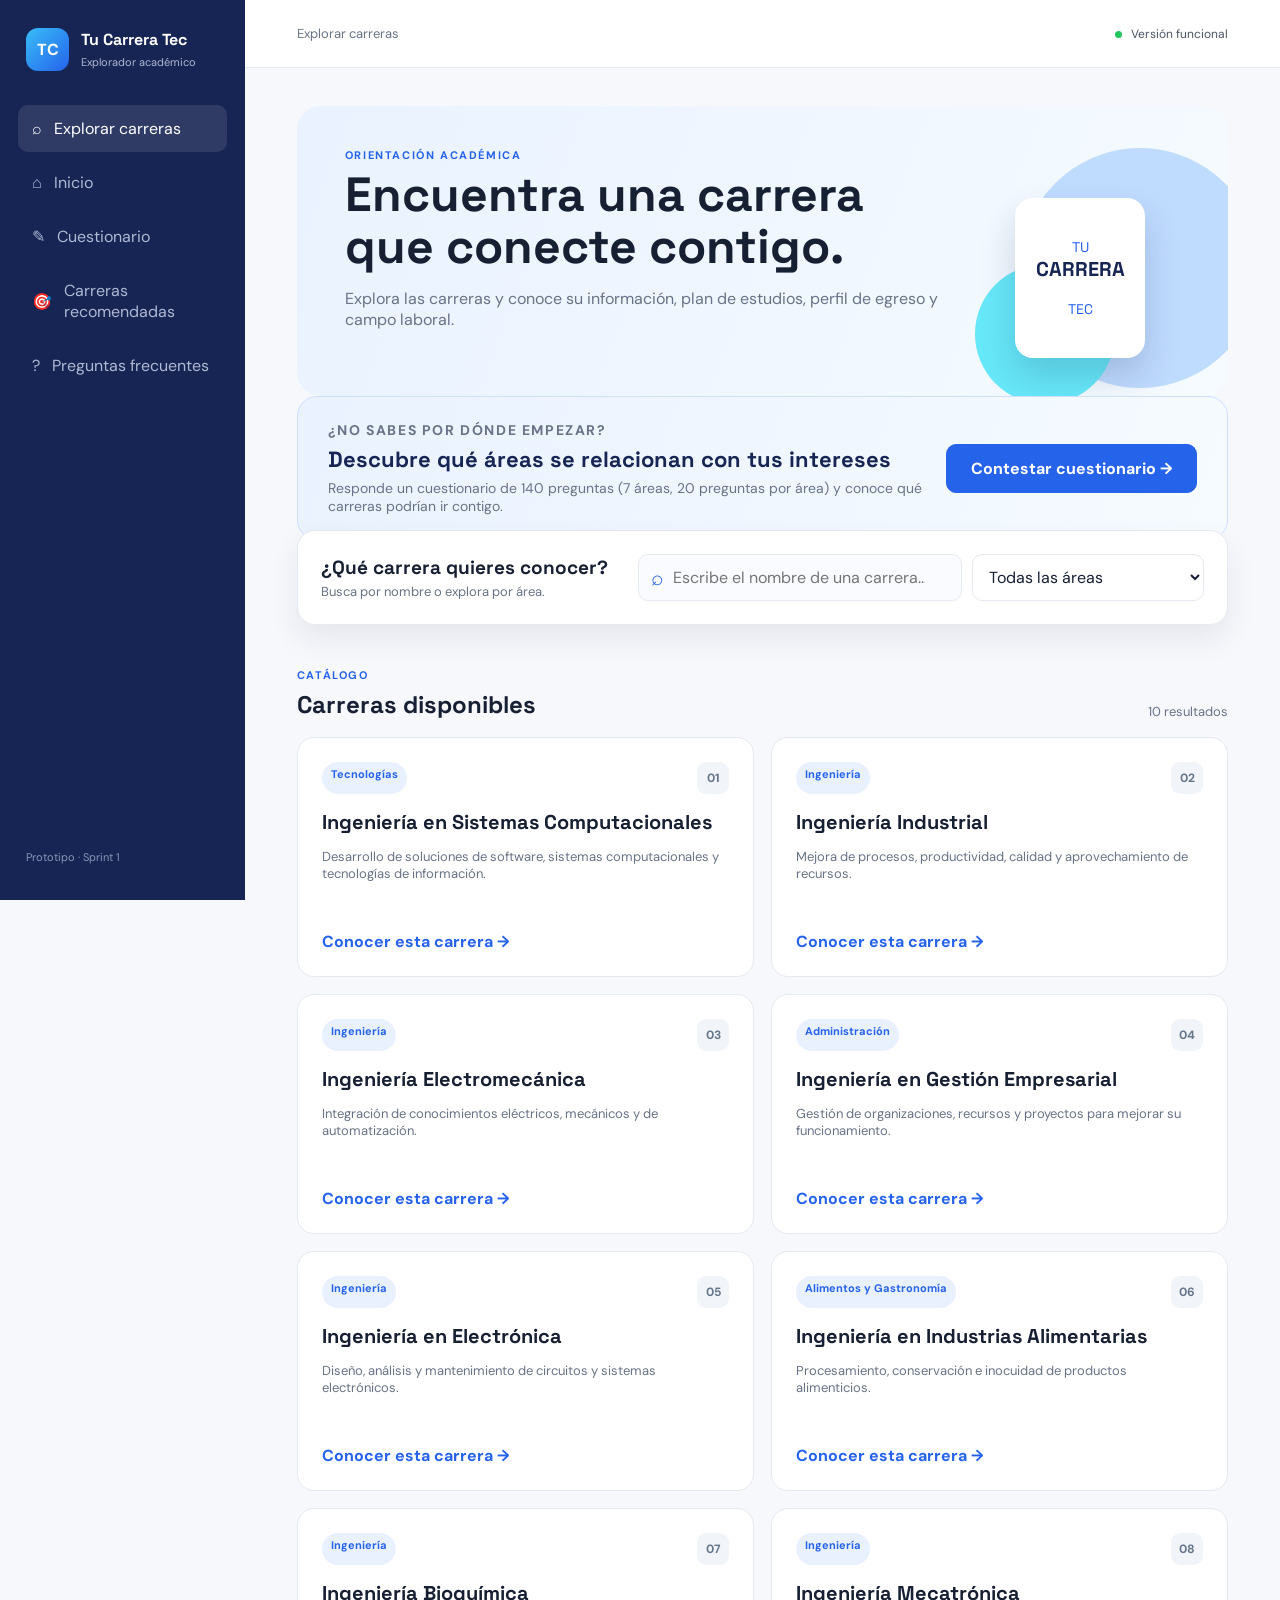
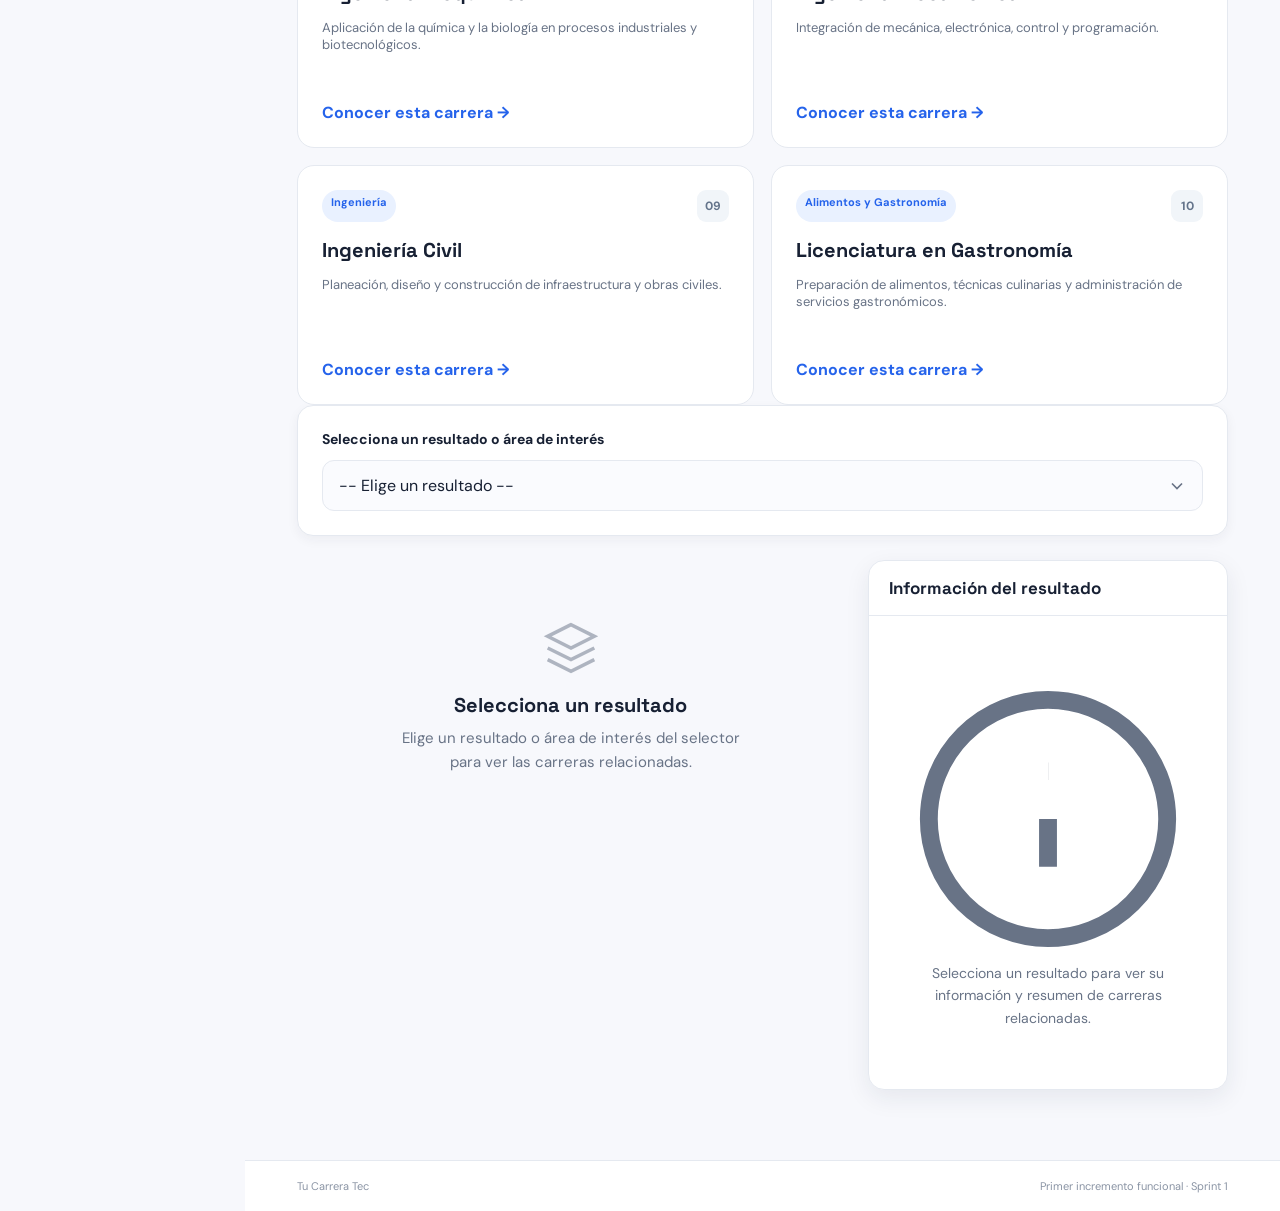
==== commit 2cd6b2b0: "Add files via upload" ====
--- a/Proyecto-GPS-V2/Proyecto-GPS-main/index.html
+++ b/Proyecto-GPS-V2/Proyecto-GPS-main/index.html
@@ -6,6 +6,7 @@
   <title>Tu Carrera Tec | Explorador de carreras</title>
   <link rel="stylesheet" href="estilos.css">
   <link rel="stylesheet" href="carreras-recomendadas.css">
+  <link rel="stylesheet" href="faq.css">
 </head>
 <body>
   <aside class="sidebar">
@@ -22,6 +23,7 @@
       <button class="nav-item" id="navInicio">⌂ <span>Inicio</span></button>
       <button class="nav-item" id="navCuestionario">✎ <span>Cuestionario</span></button>
       <button class="nav-item" id="navCarrerasRecomendadas">🎯 <span>Carreras recomendadas</span></button>
+      <button class="nav-item" id="navFaq">? <span>Preguntas frecuentes</span></button>
     </nav>
 
     <div class="sidebar-bottom">
@@ -288,6 +290,28 @@
           </div>
         </div>
       </section>
+
+      <!-- NUEVA SECCIÓN: Preguntas frecuentes (HU-10 · T-78) -->
+      <section id="faq" class="hidden" aria-labelledby="faqTitulo">
+        <div class="faq-hero">
+          <div>
+            <p class="eyebrow">RESUELVE TUS DUDAS</p>
+            <h1 id="faqTitulo">Preguntas frecuentes</h1>
+            <p class="lead">Encuentra respuestas a tus dudas sobre las carreras del ITSX.</p>
+          </div>
+          <span class="faq-total" id="faqTotal"></span>
+        </div>
+
+        <div class="faq-filtros" id="faqFiltros" role="group" aria-label="Filtrar preguntas por tema"></div>
+
+        <div id="faqLista"></div>
+
+        <div id="faqVacio" class="empty hidden">
+          <div>?</div>
+          <h3>Aún no hay preguntas disponibles</h3>
+          <p>Estamos preparando las respuestas. Vuelve pronto.</p>
+        </div>
+      </section>
     </main>
 
     <footer>
@@ -305,5 +329,8 @@
   <!-- T-67 a T-71: Carreras Recomendadas -->
   <script src="carreras-recomendadas.js"></script>
   <script src="carreras-recomendadas-ui.js"></script>
+  <!-- HU-10 · T-78: Preguntas frecuentes -->
+  <script src="faq-datos.js"></script>
+  <script src="faq.js"></script>
 </body>
 </html>
--- a/Proyecto-GPS-V2/Proyecto-GPS-main/faq.css
+++ b/Proyecto-GPS-V2/Proyecto-GPS-main/faq.css
@@ -0,0 +1,138 @@
+/* ============================================
+   HU-10 · T-78: Preguntas frecuentes (FAQ)
+   Usa las variables y el patrón .hidden de estilos.css
+   ============================================ */
+
+#faq { animation: faqEntrada .3s ease; }
+
+@keyframes faqEntrada {
+  from { opacity: 0; transform: translateY(10px); }
+  to   { opacity: 1; transform: translateY(0); }
+}
+
+.faq-hero {
+  border-radius: 24px;
+  background: linear-gradient(110deg, #eaf2ff, #f5fbff);
+  padding: 32px 40px;
+  display: flex;
+  justify-content: space-between;
+  align-items: center;
+  gap: 32px;
+}
+
+.faq-hero h1 {
+  font-family: "Space Grotesk";
+  font-size: clamp(26px, 3vw, 36px);
+  line-height: 1.1;
+  margin: 0 0 12px;
+}
+
+.faq-total {
+  flex: none;
+  background: white;
+  border-radius: 99px;
+  padding: 12px 24px;
+  color: var(--navy);
+  font-size: 14px;
+  font-weight: 700;
+  white-space: nowrap;
+}
+
+/* --- Filtros por tema --- */
+.faq-filtros { display: flex; flex-wrap: wrap; gap: 8px; margin: 24px 0 4px; }
+
+.faq-chip {
+  border: 1px solid var(--line);
+  background: white;
+  color: #475569;
+  border-radius: 99px;
+  padding: 8px 16px;
+  font-size: 13px;
+  cursor: pointer;
+  transition: .15s;
+}
+
+.faq-chip:hover { border-color: #93c5fd; background: #f5f9ff; }
+.faq-chip[aria-pressed="true"] { background: var(--blue); border-color: var(--blue); color: white; font-weight: 700; }
+.faq-chip:focus-visible { outline: 3px solid #93c5fd; outline-offset: 2px; }
+
+/* --- Grupos por tema --- */
+.faq-grupo { margin-top: 28px; }
+
+.faq-grupo-cabecera { display: flex; align-items: center; gap: 14px; margin-bottom: 12px; }
+.faq-tema { margin: 0; padding: 7px 14px; font-size: 12px; }
+.faq-cuenta { color: var(--muted); font-size: 12px; }
+
+.faq-items { display: grid; gap: 8px; }
+
+/* --- Desplegables --- */
+.faq-item {
+  background: white;
+  border: 1px solid var(--line);
+  border-radius: 14px;
+  transition: border-color .2s, box-shadow .2s;
+}
+
+.faq-item[open] { border-color: #93c5fd; box-shadow: 0 0 0 1px #93c5fd; }
+
+.faq-item summary {
+  display: flex;
+  align-items: center;
+  justify-content: space-between;
+  gap: 16px;
+  padding: 15px 20px;
+  cursor: pointer;
+  list-style: none;
+  color: var(--navy);
+  font-weight: 700;
+  font-size: 15px;
+  line-height: 1.35;
+  border-radius: 14px;
+}
+
+.faq-item summary::-webkit-details-marker { display: none; }
+.faq-item summary:hover { background: #f8fbff; }
+.faq-item summary:focus-visible { outline: 3px solid #93c5fd; outline-offset: 2px; }
+
+.faq-icono {
+  flex: 0 0 28px;
+  height: 28px;
+  display: grid;
+  place-items: center;
+  border-radius: 8px;
+  background: #f1f5f9;
+  color: #64748b;
+  font-size: 17px;
+  font-weight: 700;
+  line-height: 1;
+}
+
+.faq-icono::before { content: "+"; }
+.faq-item[open] .faq-icono { background: #e9f1ff; color: var(--blue); }
+.faq-item[open] .faq-icono::before { content: "−"; }
+
+.faq-respuesta {
+  margin: 0;
+  padding: 0 64px 20px 20px;
+  color: #475569;
+  font-size: 14.5px;
+  line-height: 1.65;
+}
+
+.faq-item[open] .faq-respuesta { animation: faqAbrir .25s ease; }
+
+@keyframes faqAbrir {
+  from { opacity: 0; transform: translateY(-4px); }
+  to   { opacity: 1; transform: translateY(0); }
+}
+
+.faq-respuesta a { color: var(--blue); font-weight: 600; word-break: break-word; }
+
+@media (max-width: 850px) {
+  .faq-hero { flex-direction: column; align-items: flex-start; padding: 28px; }
+}
+
+@media (max-width: 650px) {
+  .faq-respuesta { padding-right: 20px; }
+  .faq-item summary { padding: 14px 16px; }
+}
